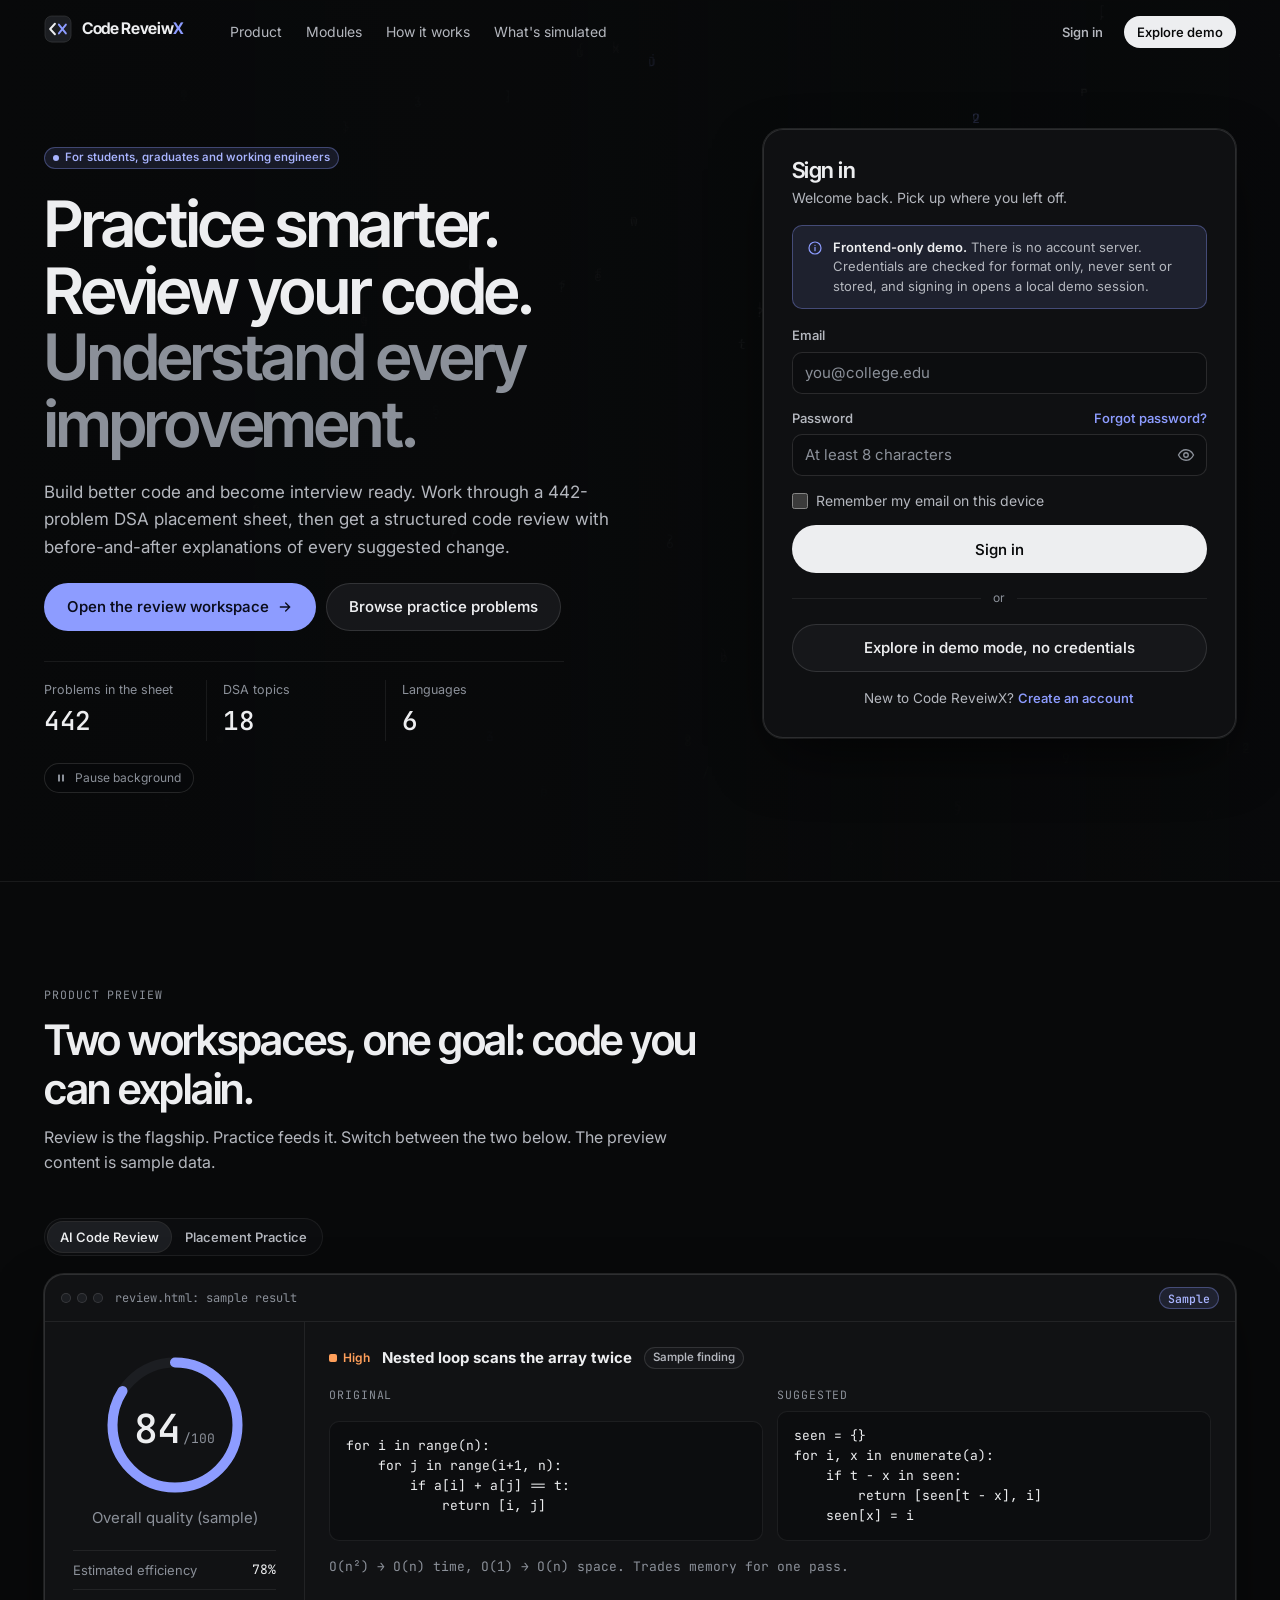
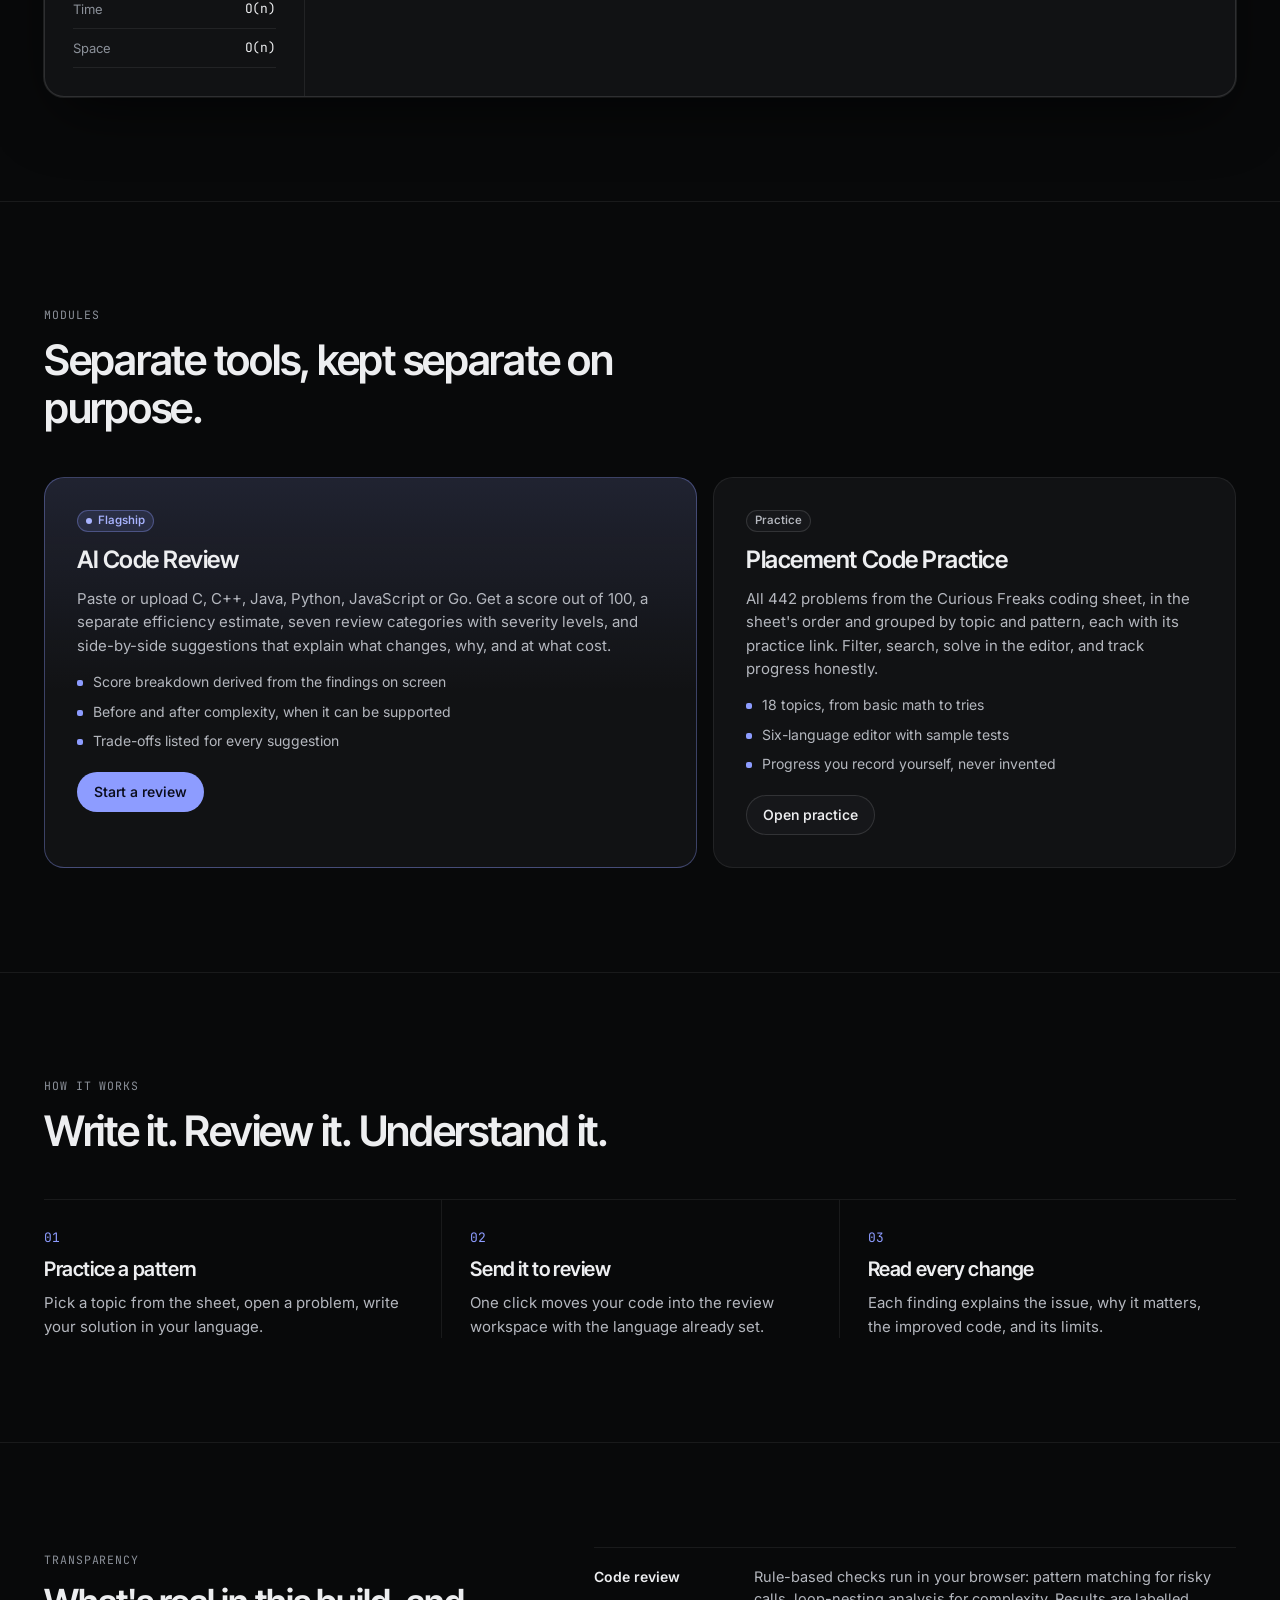
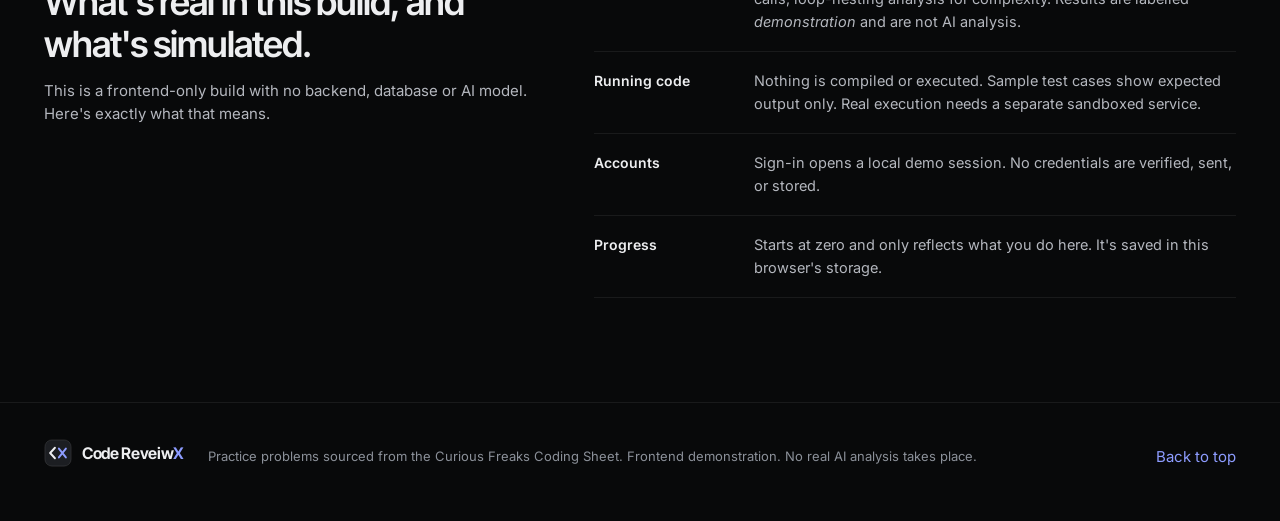
==== problem.html @ 237f10b3 "CodeReviewX: frontend, Java backend, AST review engine and code execution - Existing static frontend" ====
<!doctype html>
<html lang="en">
<head>
<meta charset="utf-8">
<meta name="viewport" content="width=device-width, initial-scale=1">
<title>Problem · Code ReveiwX</title>
<meta name="theme-color" content="#08090a">
<link rel="preconnect" href="https://fonts.googleapis.com">
<link rel="preconnect" href="https://fonts.gstatic.com" crossorigin>
<link href="https://fonts.googleapis.com/css2?family=Inter:wght@400;500;600;700&family=Inter+Tight:wght@500;600;700&family=JetBrains+Mono:wght@400;500;600&display=swap" rel="stylesheet">
<link rel="stylesheet" href="css/styles.css">
<link rel="stylesheet" href="css/placement.css">
</head>
<body>
<a class="skip-link" href="#main">Skip to content</a>
<div class="app">
  <div class="main">
    <header class="topbar"></header>
    <main class="page" id="main">
      <div class="pb-head" id="pbHead"></div>
      <div class="pb-grid" id="pbGrid"></div>
    </main>
  </div>
</div>
<script src="data/problems.js"></script>
<script src="data/problem-details.js"></script>
<script src="js/main.js"></script>
<script src="js/api-client.js"></script>
<script src="js/problem.js"></script>
</body>
</html>
---- css/styles.css ----
/* ==========================================================================
   Code ReveiwX — shared design system
   Dark-first (#08090A canvas, taken from the reference site's theme color),
   hairline borders, restrained shadows, one indigo accent.
   ========================================================================== */

:root {
  --bg: #08090a;
  --bg-2: #0c0d0f;
  --surface: #111214;
  --surface-2: #16171a;
  --surface-3: #1c1e22;
  --line: rgba(255, 255, 255, 0.07);
  --line-2: rgba(255, 255, 255, 0.12);
  --line-3: rgba(255, 255, 255, 0.2);
  --text: #edeef0;
  --text-2: #b4b7be;
  --text-3: #8b9099;
  --accent: #8d9cff;
  --accent-strong: #a9b4ff;
  --accent-ink: #0a0c1c;
  --accent-soft: rgba(141, 156, 255, 0.12);
  --accent-line: rgba(141, 156, 255, 0.35);
  --good: #6fd3a0;
  --good-soft: rgba(111, 211, 160, 0.12);

  /* severity — differ in lightness, not hue alone */
  --sev-critical: #ff6b6b;
  --sev-high: #ff9f5a;
  --sev-medium: #f2d16b;
  --sev-low: #82b5ff;
  --sev-info: #a3a7b0;

  --font-display: "Inter Tight", "Inter", system-ui, sans-serif;
  --font-sans: "Inter", system-ui, -apple-system, "Segoe UI", sans-serif;
  --font-mono: "JetBrains Mono", ui-monospace, "SFMono-Regular", Menlo, Consolas, monospace;

  --r-sm: 6px;
  --r: 10px;
  --r-lg: 14px;
  --r-xl: 20px;
  --r-pill: 999px;

  --shadow: 0 1px 0 rgba(255, 255, 255, 0.04) inset, 0 12px 32px -12px rgba(0, 0, 0, 0.6);
  --shadow-pop: 0 24px 64px -16px rgba(0, 0, 0, 0.7), 0 0 0 1px var(--line-2);

  --ease-out: cubic-bezier(0.23, 1, 0.32, 1);
  --ease-in-out: cubic-bezier(0.77, 0, 0.175, 1);

  --sidebar-w: 248px;
  --topbar-h: 60px;
  color-scheme: dark;
}

:root[data-theme="light"] {
  --bg: #f7f7f5;
  --bg-2: #f0f0ed;
  --surface: #ffffff;
  --surface-2: #f6f6f4;
  --surface-3: #ececea;
  --line: rgba(10, 12, 20, 0.08);
  --line-2: rgba(10, 12, 20, 0.13);
  --line-3: rgba(10, 12, 20, 0.22);
  --text: #121317;
  --text-2: #42454d;
  --text-3: #5f636c;
  --accent: #4353d6;
  --accent-strong: #3341b8;
  --accent-ink: #ffffff;
  --accent-soft: rgba(67, 83, 214, 0.09);
  --accent-line: rgba(67, 83, 214, 0.35);
  --good: #18794e;
  --good-soft: rgba(24, 121, 78, 0.1);
  --sev-critical: #c62828;
  --sev-high: #b45309;
  --sev-medium: #8a6d00;
  --sev-low: #1d5fc4;
  --sev-info: #5f636c;
  --shadow: 0 1px 2px rgba(10, 12, 20, 0.05), 0 8px 24px -12px rgba(10, 12, 20, 0.12);
  --shadow-pop: 0 24px 64px -16px rgba(10, 12, 20, 0.25), 0 0 0 1px var(--line-2);
  color-scheme: light;
}

*, *::before, *::after { box-sizing: border-box; }
html { -webkit-text-size-adjust: 100%; }
body {
  margin: 0;
  background: var(--bg);
  color: var(--text);
  font-family: var(--font-sans);
  font-size: 15px;
  line-height: 1.55;
  -webkit-font-smoothing: antialiased;
  -moz-osx-font-smoothing: grayscale;
}
img, svg, video { display: block; max-width: 100%; }
a { color: var(--accent); text-decoration: none; }
a:hover { color: var(--accent-strong); }
button, input, select, textarea { font: inherit; color: inherit; }
h1, h2, h3, h4 { font-family: var(--font-display); margin: 0; letter-spacing: -0.02em; line-height: 1.15; font-weight: 600; }
p { margin: 0; }
code, kbd, pre, .mono { font-family: var(--font-mono); }
.num { font-family: var(--font-mono); font-variant-numeric: tabular-nums; letter-spacing: -0.01em; }
::selection { background: var(--accent-soft); color: var(--text); }

:focus-visible { outline: 2px solid var(--accent); outline-offset: 2px; border-radius: 4px; }
[hidden] { display: none !important; }
.sr-only { position: absolute; width: 1px; height: 1px; padding: 0; margin: -1px; overflow: hidden; clip: rect(0 0 0 0); white-space: nowrap; border: 0; }
.skip-link { position: absolute; left: 12px; top: -48px; z-index: 100; background: var(--accent); color: var(--accent-ink); padding: 8px 14px; border-radius: var(--r); font-weight: 600; }
.skip-link:focus { top: 12px; color: var(--accent-ink); }

/* ---------- Brand ---------- */
.brand { display: inline-flex; align-items: center; gap: 10px; color: var(--text); font-family: var(--font-display); font-weight: 650; font-size: 16px; letter-spacing: -0.02em; }
.brand:hover { color: var(--text); }
.brand-mark { width: 28px; height: 28px; flex: none; }
.brand-x { color: var(--accent); }

/* ---------- Buttons ---------- */
.btn {
  --h: 40px;
  display: inline-flex; align-items: center; justify-content: center; gap: 8px;
  height: var(--h); padding: 0 16px; border-radius: var(--r-pill);
  border: 1px solid var(--line-2); background: var(--surface-2); color: var(--text);
  font-size: 14px; font-weight: 550; white-space: nowrap; cursor: pointer; text-decoration: none;
  transition: background-color 160ms ease, border-color 160ms ease, color 160ms ease, transform 120ms var(--ease-out);
}
.btn:hover { background: var(--surface-3); border-color: var(--line-3); color: var(--text); }
.btn:active { transform: scale(0.97); }
.btn:disabled, .btn[aria-disabled="true"] { opacity: 0.5; cursor: not-allowed; transform: none; }
.btn-primary { background: var(--text); color: var(--bg); border-color: transparent; }
.btn-primary:hover { background: color-mix(in srgb, var(--text) 86%, var(--bg)); color: var(--bg); border-color: transparent; }
.btn-accent { background: var(--accent); color: var(--accent-ink); border-color: transparent; }
.btn-accent:hover { background: var(--accent-strong); color: var(--accent-ink); border-color: transparent; }
.btn-ghost { background: transparent; border-color: transparent; color: var(--text-2); }
.btn-ghost:hover { background: var(--surface-2); color: var(--text); border-color: transparent; }
.btn-sm { --h: 32px; padding: 0 12px; font-size: 13px; }
.btn-lg { --h: 48px; padding: 0 22px; font-size: 15px; }
.btn-icon { width: var(--h); padding: 0; }
.btn svg { width: 16px; height: 16px; flex: none; }

/* ---------- Form controls ---------- */
.field { display: grid; gap: 6px; }
.label { font-size: 13px; font-weight: 550; color: var(--text-2); }
.input, .select {
  height: 42px; width: 100%; padding: 0 12px; border-radius: var(--r);
  border: 1px solid var(--line-2); background: var(--bg-2); color: var(--text);
  transition: border-color 160ms ease, box-shadow 160ms ease;
}
.input::placeholder { color: var(--text-3); }
.input:hover, .select:hover { border-color: var(--line-3); }
.input:focus, .select:focus { outline: none; border-color: var(--accent); box-shadow: 0 0 0 3px var(--accent-soft); }
.input[aria-invalid="true"] { border-color: var(--sev-critical); }
.select { appearance: none; padding-right: 34px; cursor: pointer;
  background-image: url("data:image/svg+xml,%3Csvg xmlns='http://www.w3.org/2000/svg' width='12' height='12' viewBox='0 0 24 24' fill='none' stroke='%238b9099' stroke-width='2.5' stroke-linecap='round'%3E%3Cpath d='m6 9 6 6 6-6'/%3E%3C/svg%3E");
  background-repeat: no-repeat; background-position: right 12px center; }
.select-sm { height: 32px; font-size: 13px; border-radius: var(--r-pill); padding: 0 30px 0 12px; }
.field-error { color: var(--sev-critical); font-size: 13px; min-height: 0; }
.field-error:empty { display: none; }
.check { display: inline-flex; align-items: center; gap: 8px; font-size: 14px; color: var(--text-2); cursor: pointer; }
.check input { width: 16px; height: 16px; accent-color: var(--accent); margin: 0; }

/* ---------- Surfaces ---------- */
.card { min-width: 0; background: var(--surface); border: 1px solid var(--line); border-radius: var(--r-lg); box-shadow: var(--shadow); }
.card-pad { padding: 22px; }
.card-head { display: flex; align-items: center; justify-content: space-between; gap: 12px; padding: 16px 20px; border-bottom: 1px solid var(--line); }
.card-title { font-family: var(--font-sans); font-size: 14px; font-weight: 600; letter-spacing: -0.005em; }
.card-sub { font-size: 13px; color: var(--text-3); }
.eyebrow { font-family: var(--font-mono); font-size: 11.5px; letter-spacing: 0.08em; text-transform: uppercase; color: var(--text-3); }
.muted { color: var(--text-2); }
.faint { color: var(--text-3); }
.divider { height: 1px; background: var(--line); border: 0; margin: 0; }

/* ---------- Badges / chips ---------- */
.badge {
  display: inline-flex; align-items: center; gap: 6px; height: 22px; padding: 0 8px;
  border-radius: var(--r-pill); border: 1px solid var(--line-2); background: var(--surface-2);
  font-size: 11.5px; font-weight: 550; color: var(--text-2); white-space: nowrap;
}
.badge-demo { border-color: var(--accent-line); background: var(--accent-soft); color: var(--accent-strong); }
:root[data-theme="light"] .badge-demo { color: var(--accent); }
.badge-good { border-color: color-mix(in srgb, var(--good) 40%, transparent); background: var(--good-soft); color: var(--good); }
.dot { width: 6px; height: 6px; border-radius: 50%; background: currentColor; flex: none; }
.diff-easy { color: var(--good); }
.diff-medium { color: var(--sev-medium); }
.diff-hard { color: var(--sev-critical); }

.sev { display: inline-flex; align-items: center; gap: 6px; font-size: 12px; font-weight: 600; }
.sev::before { content: ""; width: 8px; height: 8px; border-radius: 2px; background: currentColor; }
.sev-critical { color: var(--sev-critical); }
.sev-high { color: var(--sev-high); }
.sev-medium { color: var(--sev-medium); }
.sev-low { color: var(--sev-low); }
.sev-info { color: var(--sev-info); }

/* ---------- Notice (honesty labels) ---------- */
.notice {
  display: flex; gap: 10px; align-items: flex-start; padding: 12px 14px; border-radius: var(--r);
  border: 1px solid var(--accent-line); background: var(--accent-soft); color: var(--text-2); font-size: 13px; line-height: 1.5;
}
.notice svg { width: 16px; height: 16px; flex: none; margin-top: 2px; color: var(--accent); }
.notice strong { color: var(--text); font-weight: 600; }

/* ---------- Progress ---------- */
.bar { height: 6px; border-radius: var(--r-pill); background: var(--surface-3); overflow: hidden; }
.bar > span { display: block; height: 100%; width: 100%; border-radius: inherit; background: var(--accent); transform-origin: left; transform: scaleX(var(--v, 0)); transition: transform 600ms var(--ease-out); }

/* ---------- App shell ---------- */
.app { display: grid; grid-template-columns: var(--sidebar-w) minmax(0, 1fr); min-height: 100vh; }
.sidebar {
  position: sticky; top: 0; height: 100vh; display: flex; flex-direction: column; gap: 4px;
  padding: 16px 12px; border-right: 1px solid var(--line); background: var(--bg-2); z-index: 40;
}
.sidebar .brand { padding: 6px 10px 18px; }
.nav-group-label { padding: 14px 10px 6px; }
.nav-link {
  display: flex; align-items: center; gap: 10px; height: 38px; padding: 0 10px; border-radius: var(--r);
  color: var(--text-2); font-size: 14px; font-weight: 500;
  transition: background-color 140ms ease, color 140ms ease;
}
.nav-link svg { width: 17px; height: 17px; flex: none; opacity: 0.85; }
.nav-link:hover { background: var(--surface-2); color: var(--text); }
.nav-link[aria-current="page"] { background: var(--surface-2); color: var(--text); box-shadow: inset 0 0 0 1px var(--line-2); }
.nav-link .nav-tag { margin-left: auto; font-size: 10.5px; font-family: var(--font-mono); color: var(--accent); letter-spacing: 0.04em; }
.nav-link.flagship { color: var(--text); }
.sidebar-foot { margin-top: auto; padding: 12px 10px 4px; border-top: 1px solid var(--line); display: grid; gap: 10px; }
.sidebar-foot p { font-size: 12.5px; color: var(--text-3); line-height: 1.45; }

.main { min-width: 0; display: flex; flex-direction: column; }
.topbar {
  position: sticky; top: 0; z-index: 30; height: var(--topbar-h); display: flex; align-items: center; gap: 12px;
  padding: 0 28px; border-bottom: 1px solid var(--line);
  background: color-mix(in srgb, var(--bg) 82%, transparent); backdrop-filter: saturate(140%) blur(12px);
}
.topbar-title { font-family: var(--font-sans); font-size: 15px; font-weight: 600; letter-spacing: -0.01em; }
.topbar-crumb { color: var(--text-3); font-size: 14px; }
.topbar-actions { margin-left: auto; display: flex; align-items: center; gap: 8px; }
.menu-btn { display: none; }
.page { width: 100%; max-width: 1320px; margin: 0 auto; padding: 28px; display: grid; gap: 20px; align-content: start; }
.page > * { min-width: 0; }
.page-head { display: flex; align-items: flex-end; justify-content: space-between; gap: 16px; flex-wrap: wrap; padding-bottom: 4px; }
.page-head h1 { font-size: 26px; }
.page-head p { color: var(--text-2); margin-top: 6px; max-width: 64ch; }

.scrim { display: none; }

/* ---------- Empty state ---------- */
.empty { display: grid; justify-items: center; text-align: center; gap: 10px; padding: 40px 20px; color: var(--text-2); }
.empty-icon { width: 44px; height: 44px; border-radius: 12px; display: grid; place-items: center; border: 1px solid var(--line-2); background: var(--surface-2); color: var(--text-3); }
.empty-icon svg { width: 20px; height: 20px; }
.empty h3 { font-size: 16px; color: var(--text); font-family: var(--font-sans); }
.empty p { max-width: 44ch; font-size: 14px; }

/* ---------- Tables ---------- */
.table-wrap { overflow-x: auto; position: relative; }
.table { width: 100%; border-collapse: collapse; font-size: 14px; }
.table th { text-align: left; font-weight: 550; font-size: 12px; color: var(--text-3); padding: 10px 16px; border-bottom: 1px solid var(--line); white-space: nowrap; }
.table td { padding: 12px 16px; border-bottom: 1px solid var(--line); vertical-align: middle; }
.table tbody tr { transition: background-color 120ms ease; }
.table tbody tr:hover { background: var(--surface-2); }
.table tbody tr:last-child td { border-bottom: 0; }

/* ---------- Segmented / tabs ---------- */
.seg { display: inline-flex; padding: 3px; gap: 2px; border-radius: var(--r-pill); background: var(--bg-2); border: 1px solid var(--line); }
.seg button { height: 30px; padding: 0 12px; border-radius: var(--r-pill); border: 0; background: transparent; color: var(--text-2); font-size: 13px; font-weight: 550; cursor: pointer; transition: background-color 160ms ease, color 160ms ease; }
.seg button:hover { color: var(--text); }
.seg button[aria-selected="true"], .seg button[aria-pressed="true"] { background: var(--surface-3); color: var(--text); box-shadow: 0 0 0 1px var(--line-2); }

.tabs { display: flex; gap: 2px; border-bottom: 1px solid var(--line); padding: 0 12px; overflow-x: auto; }
.tabs button { position: relative; height: 42px; padding: 0 12px; border: 0; background: none; color: var(--text-3); font-size: 13.5px; font-weight: 550; cursor: pointer; white-space: nowrap; }
.tabs button:hover { color: var(--text); }
.tabs button[aria-selected="true"] { color: var(--text); }
.tabs button[aria-selected="true"]::after { content: ""; position: absolute; left: 10px; right: 10px; bottom: -1px; height: 2px; background: var(--accent); border-radius: 2px; }

/* ---------- Code editor ---------- */
.editor {
  position: relative; display: grid; grid-template-columns: auto minmax(0, 1fr);
  background: var(--bg-2); border: 1px solid var(--line); border-radius: var(--r); overflow: hidden;
  font-family: var(--font-mono); font-size: 13.5px; line-height: 21px;
}
.editor:focus-within { border-color: var(--accent-line); box-shadow: 0 0 0 3px var(--accent-soft); }
.editor-gutter { padding: 14px 10px 14px 14px; text-align: right; color: var(--text-3); opacity: 0.7; user-select: none; overflow: hidden; border-right: 1px solid var(--line); font-variant-numeric: tabular-nums; white-space: pre; }
.editor textarea {
  display: block; width: 100%; min-height: 100%; border: 0; outline: 0; resize: none; padding: 14px 16px;
  background: transparent; color: var(--text); font: inherit; line-height: inherit; tab-size: 4;
  white-space: pre; overflow: auto; caret-color: var(--accent);
}
.editor textarea::placeholder { color: var(--text-3); }

pre.code {
  margin: 0; padding: 14px 16px; background: var(--bg-2); border: 1px solid var(--line); border-radius: var(--r);
  font-size: 13px; line-height: 20px; overflow-x: auto; color: var(--text); tab-size: 4;
}
pre.code .ln { display: inline-block; width: 2.6em; margin-left: -4px; color: var(--text-3); opacity: 0.65; user-select: none; }
pre.code .hl { display: inline-block; min-width: 100%; background: var(--accent-soft); }
.tok-k { color: #c9a7ff; } .tok-s { color: #9fdcae; } .tok-c { color: var(--text-3); font-style: italic; } .tok-n { color: #f5c78a; }
:root[data-theme="light"] .tok-k { color: #7a3fd0; } :root[data-theme="light"] .tok-s { color: #1f7a3c; } :root[data-theme="light"] .tok-n { color: #a35a00; }

/* ---------- Toast ---------- */
.toast-region { position: fixed; bottom: 20px; right: 20px; z-index: 200; display: grid; gap: 8px; pointer-events: none; }
.toast {
  pointer-events: auto; display: flex; align-items: center; gap: 10px; min-width: 240px; max-width: 380px; padding: 12px 14px;
  background: var(--surface-3); color: var(--text); border-radius: var(--r); box-shadow: var(--shadow-pop); font-size: 13.5px;
  transform: translateY(0); opacity: 1;
  transition: transform 220ms var(--ease-out), opacity 220ms var(--ease-out);
}
.toast.is-entering, .toast.is-leaving { transform: translateY(12px); opacity: 0; }
.toast svg { width: 16px; height: 16px; color: var(--accent); flex: none; }

/* ---------- Dialog ---------- */
dialog.modal {
  width: min(460px, calc(100vw - 32px)); padding: 0; border: 0; border-radius: var(--r-lg);
  background: var(--surface); color: var(--text); box-shadow: var(--shadow-pop);
  opacity: 1; transform: scale(1);
  transition: opacity 200ms var(--ease-out), transform 200ms var(--ease-out), overlay 200ms allow-discrete, display 200ms allow-discrete;
}
@starting-style { dialog.modal[open] { opacity: 0; transform: scale(0.96); } }
dialog.modal::backdrop { background: rgba(0, 0, 0, 0.55); backdrop-filter: blur(2px); }
.modal-body { padding: 22px; display: grid; gap: 12px; }
.modal-body h2 { font-size: 18px; }
.modal-body p { color: var(--text-2); font-size: 14px; }
.modal-actions { display: flex; justify-content: flex-end; gap: 8px; padding: 14px 22px; border-top: 1px solid var(--line); }

/* ---------- Tooltip ---------- */
.tip { position: relative; display: inline-flex; }
.tip-btn { width: 20px; height: 20px; border-radius: 50%; border: 1px solid var(--line-2); background: transparent; color: var(--text-3); font-size: 11px; font-weight: 700; cursor: help; display: grid; place-items: center; padding: 0; }
.tip-body {
  position: absolute; z-index: 50; bottom: calc(100% + 8px); left: 50%; width: min(260px, 64vw); padding: 10px 12px; border-radius: var(--r);
  background: var(--surface-3); box-shadow: var(--shadow-pop); color: var(--text-2); font-size: 12.5px; line-height: 1.5; font-weight: 400;
  opacity: 0; transform: translate(-50%, 4px); pointer-events: none; transform-origin: bottom center;
  transition: opacity 150ms var(--ease-out), transform 150ms var(--ease-out);
}
.tip:hover .tip-body, .tip:focus-within .tip-body { opacity: 1; transform: translate(-50%, 0); }

/* ---------- Reveal ---------- */
.reveal { opacity: 0; transform: translateY(8px); animation: reveal 420ms var(--ease-out) forwards; animation-delay: calc(var(--i, 0) * 50ms); }
@keyframes reveal { to { opacity: 1; transform: none; } }

/* ---------- Responsive shell ---------- */
@media (max-width: 960px) {
  .app { grid-template-columns: minmax(0, 1fr); }
  .sidebar {
    position: fixed; inset: 0 auto 0 0; width: min(280px, 84vw); transform: translateX(-100%);
    transition: transform 260ms var(--ease-out); box-shadow: var(--shadow-pop);
  }
  .app.nav-open .sidebar { transform: none; }
  .app.nav-open .scrim { display: block; position: fixed; inset: 0; background: rgba(0, 0, 0, 0.5); z-index: 35; }
  .menu-btn { display: inline-flex; }
  .topbar { padding: 0 16px; }
  .page { padding: 20px 16px; }
}
@media (max-width: 560px) {
  .topbar-actions .hide-sm { display: none; }
  .page-head h1 { font-size: 22px; }
  .card-pad { padding: 18px; }
}

@media (prefers-reduced-motion: reduce) {
  *, *::before, *::after { scroll-behavior: auto !important; }
  .reveal { animation: fade 200ms ease forwards; transform: none; }
  .bar > span, .sidebar, .toast, dialog.modal { transition-property: opacity, background-color, color; }
  .btn:active { transform: none; }
}
@keyframes fade { from { opacity: 0; } to { opacity: 1; } }
---- css/placement.css ----
/* Code ReveiwX — placement practice + problem page */
.pl-top { display: grid; grid-template-columns: minmax(0, 1fr) 320px; gap: 20px; align-items: start; }
.topics { display: grid; grid-template-columns: repeat(auto-fill, minmax(190px, 1fr)); gap: 10px; }
.topic {
  display: grid; gap: 8px; padding: 14px; border-radius: var(--r); border: 1px solid var(--line); background: var(--surface);
  text-align: left; cursor: pointer; color: var(--text); transition: border-color 150ms ease, background-color 150ms ease;
}
.topic:hover { border-color: var(--line-3); background: var(--surface-2); }
.topic[aria-pressed="true"] { border-color: var(--accent-line); background: var(--accent-soft); }
.topic-name { font-size: 14px; font-weight: 600; }
.topic-meta { display: flex; justify-content: space-between; font-size: 12px; color: var(--text-3); font-family: var(--font-mono); font-variant-numeric: tabular-nums; }

.pl-side { display: grid; gap: 20px; position: sticky; top: calc(var(--topbar-h) + 20px); }
.side-stats { display: grid; grid-template-columns: 1fr 1fr; }
.side-stats div { padding: 14px 18px; display: grid; gap: 2px; border-bottom: 1px solid var(--line); }
.side-stats div:nth-child(odd) { border-right: 1px solid var(--line); }
.side-stats dt { font-size: 12px; color: var(--text-3); }
.side-stats dd { margin: 0; font-family: var(--font-mono); font-variant-numeric: tabular-nums; font-size: 20px; }
.collections { display: grid; }
.collection { display: grid; grid-template-columns: 1fr auto; gap: 2px 10px; padding: 12px 18px; border-bottom: 1px solid var(--line); background: none; border-left: 0; border-right: 0; border-top: 0; text-align: left; cursor: pointer; color: var(--text); }
.collection:last-child { border-bottom: 0; }
.collection:hover { background: var(--surface-2); }
.collection[aria-pressed="true"] { background: var(--accent-soft); }
.collection b { font-size: 13.5px; font-weight: 550; }
.collection span { font-size: 12px; color: var(--text-3); grid-column: 1; }
.collection i { grid-row: 1 / span 2; grid-column: 2; align-self: center; font-style: normal; font-family: var(--font-mono); font-size: 12px; color: var(--text-3); }

.filters { display: flex; flex-wrap: wrap; gap: 10px; align-items: center; padding: 14px 16px; border-bottom: 1px solid var(--line); }
.search { position: relative; flex: 1 1 240px; }
.search svg { position: absolute; left: 12px; top: 50%; width: 16px; height: 16px; transform: translateY(-50%); color: var(--text-3); pointer-events: none; }
.search .input { padding-left: 36px; height: 36px; border-radius: var(--r-pill); }
.result-bar { display: flex; justify-content: space-between; align-items: center; gap: 10px; padding: 10px 16px; font-size: 12.5px; color: var(--text-3); border-bottom: 1px solid var(--line); flex-wrap: wrap; }
.pattern-row td { background: var(--bg-2); font-size: 12px; color: var(--text-3); padding: 8px 16px; font-family: var(--font-mono); letter-spacing: 0.02em; }
.p-title a { color: var(--text); font-weight: 500; }
.p-title a:hover { color: var(--accent); }
.p-note { display: block; font-size: 12px; color: var(--text-3); margin-top: 2px; max-width: 60ch; }
.status { display: inline-flex; align-items: center; gap: 6px; font-size: 12.5px; color: var(--text-3); white-space: nowrap; }
.status::before { content: ""; width: 8px; height: 8px; border-radius: 50%; border: 1.5px solid currentColor; }
.status.solved { color: var(--good); }
.status.solved::before { background: currentColor; }
.status.attempted { color: var(--sev-medium); }
.status.attempted::before { background: linear-gradient(90deg, currentColor 50%, transparent 50%); }
.row-actions { display: flex; gap: 6px; justify-content: flex-end; }
.col-id { width: 56px; font-family: var(--font-mono); font-variant-numeric: tabular-nums; color: var(--text-3); font-size: 13px; }
.more { display: flex; justify-content: center; padding: 16px; border-top: 1px solid var(--line); }

/* problem page */
.pb-head { display: flex; justify-content: space-between; gap: 16px; align-items: flex-start; flex-wrap: wrap; }
.pb-head h1 { font-size: 24px; }
.pb-meta { display: flex; gap: 8px; flex-wrap: wrap; align-items: center; margin-top: 10px; }
.pb-grid { display: grid; grid-template-columns: minmax(0, 1fr) minmax(0, 1.15fr); gap: 20px; align-items: start; }
.pb-left { min-width: 0; }
.pb-pane { padding: 20px; display: grid; gap: 18px; }
.pb-pane h3 { font-family: var(--font-sans); font-size: 12px; font-weight: 600; color: var(--text-3); letter-spacing: 0.04em; text-transform: uppercase; margin-bottom: 6px; }
.pb-pane p, .pb-pane li { font-size: 14.5px; color: var(--text-2); }
.pb-pane ul { margin: 0; padding-left: 18px; display: grid; gap: 4px; }
.example { border: 1px solid var(--line); border-radius: var(--r); background: var(--bg-2); padding: 12px 14px; font-family: var(--font-mono); font-size: 13px; display: grid; gap: 4px; }
.example b { color: var(--text-3); font-weight: 500; }
.tip-box { border-left: 2px solid var(--accent); padding: 4px 0 4px 14px; }
.cases { display: grid; gap: 8px; }
.case { display: grid; grid-template-columns: auto 1fr auto; gap: 12px; align-items: center; padding: 10px 14px; border: 1px solid var(--line); border-radius: var(--r); background: var(--bg-2); font-family: var(--font-mono); font-size: 12.5px; cursor: pointer; text-align: left; color: var(--text); }
.case:hover { border-color: var(--line-3); }
.case[aria-pressed="true"] { border-color: var(--accent-line); background: var(--accent-soft); }
.case input { accent-color: var(--accent); margin: 0; }
.case small { color: var(--text-3); }
.pb-editor { display: flex; flex-direction: column; min-width: 0; position: sticky; top: calc(var(--topbar-h) + 20px); }
.pb-editor .editor { height: 380px; border-radius: 0; border-left: 0; border-right: 0; }
.pb-actions { display: flex; gap: 8px; flex-wrap: wrap; padding: 12px 14px; border-top: 1px solid var(--line); align-items: center; }
.pb-actions .grow { flex: 1; }
.output { border-top: 1px solid var(--line); padding: 14px; display: grid; gap: 10px; font-size: 13px; min-height: 120px; }
.output pre { margin: 0; font-family: var(--font-mono); font-size: 12.5px; white-space: pre-wrap; color: var(--text-2); }
.out-row { display: grid; grid-template-columns: 70px 1fr; gap: 8px; font-family: var(--font-mono); font-size: 12.5px; }
.out-row b { color: var(--text-3); font-weight: 500; }
details.sol summary { cursor: pointer; font-weight: 600; font-size: 14px; list-style: none; display: flex; align-items: center; gap: 8px; }
details.sol summary::-webkit-details-marker { display: none; }
details.sol summary svg { width: 16px; height: 16px; transition: transform 200ms var(--ease-out); }
details.sol[open] summary svg { transform: rotate(90deg); }
details.sol > div { margin-top: 14px; display: grid; gap: 14px; }

@media (max-width: 1100px) {
  .pl-top, .pb-grid { grid-template-columns: 1fr; }
  .pl-side, .pb-editor { position: static; }
  .pl-side { grid-template-columns: 1fr 1fr; }
}
@media (max-width: 720px) {
  .pl-side { grid-template-columns: 1fr; }
  .topics { grid-template-columns: 1fr 1fr; }
  .hide-md { display: none; }
  .pb-editor .editor { height: 300px; }
}
@media (max-width: 420px) { .topics { grid-template-columns: 1fr; } }
.skel { height: 12px; border-radius: 6px; background: linear-gradient(90deg, var(--surface-2), var(--surface-3), var(--surface-2)); background-size: 200% 100%; animation: shimmer 1.2s linear infinite; }
@keyframes shimmer { to { background-position: -200% 0; } }
@media (prefers-reduced-motion: reduce) { .skel { animation: none; } }
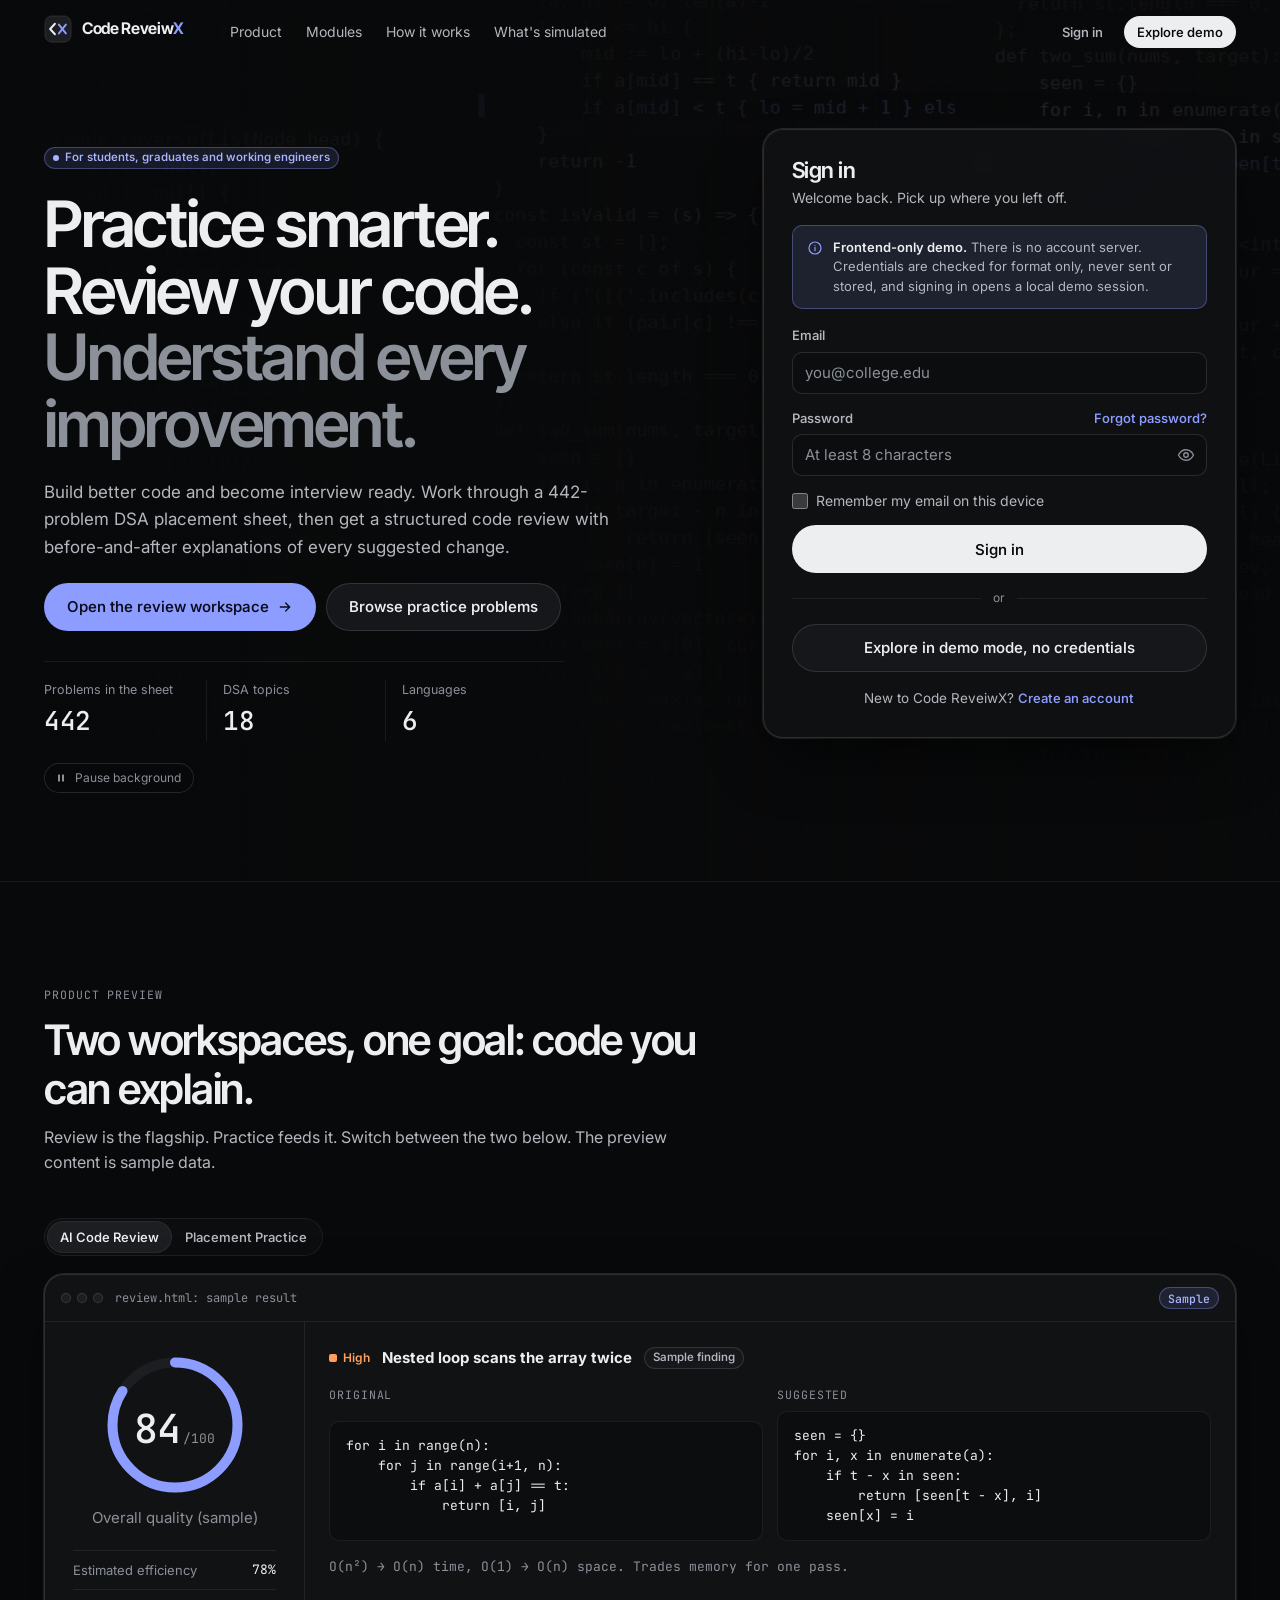
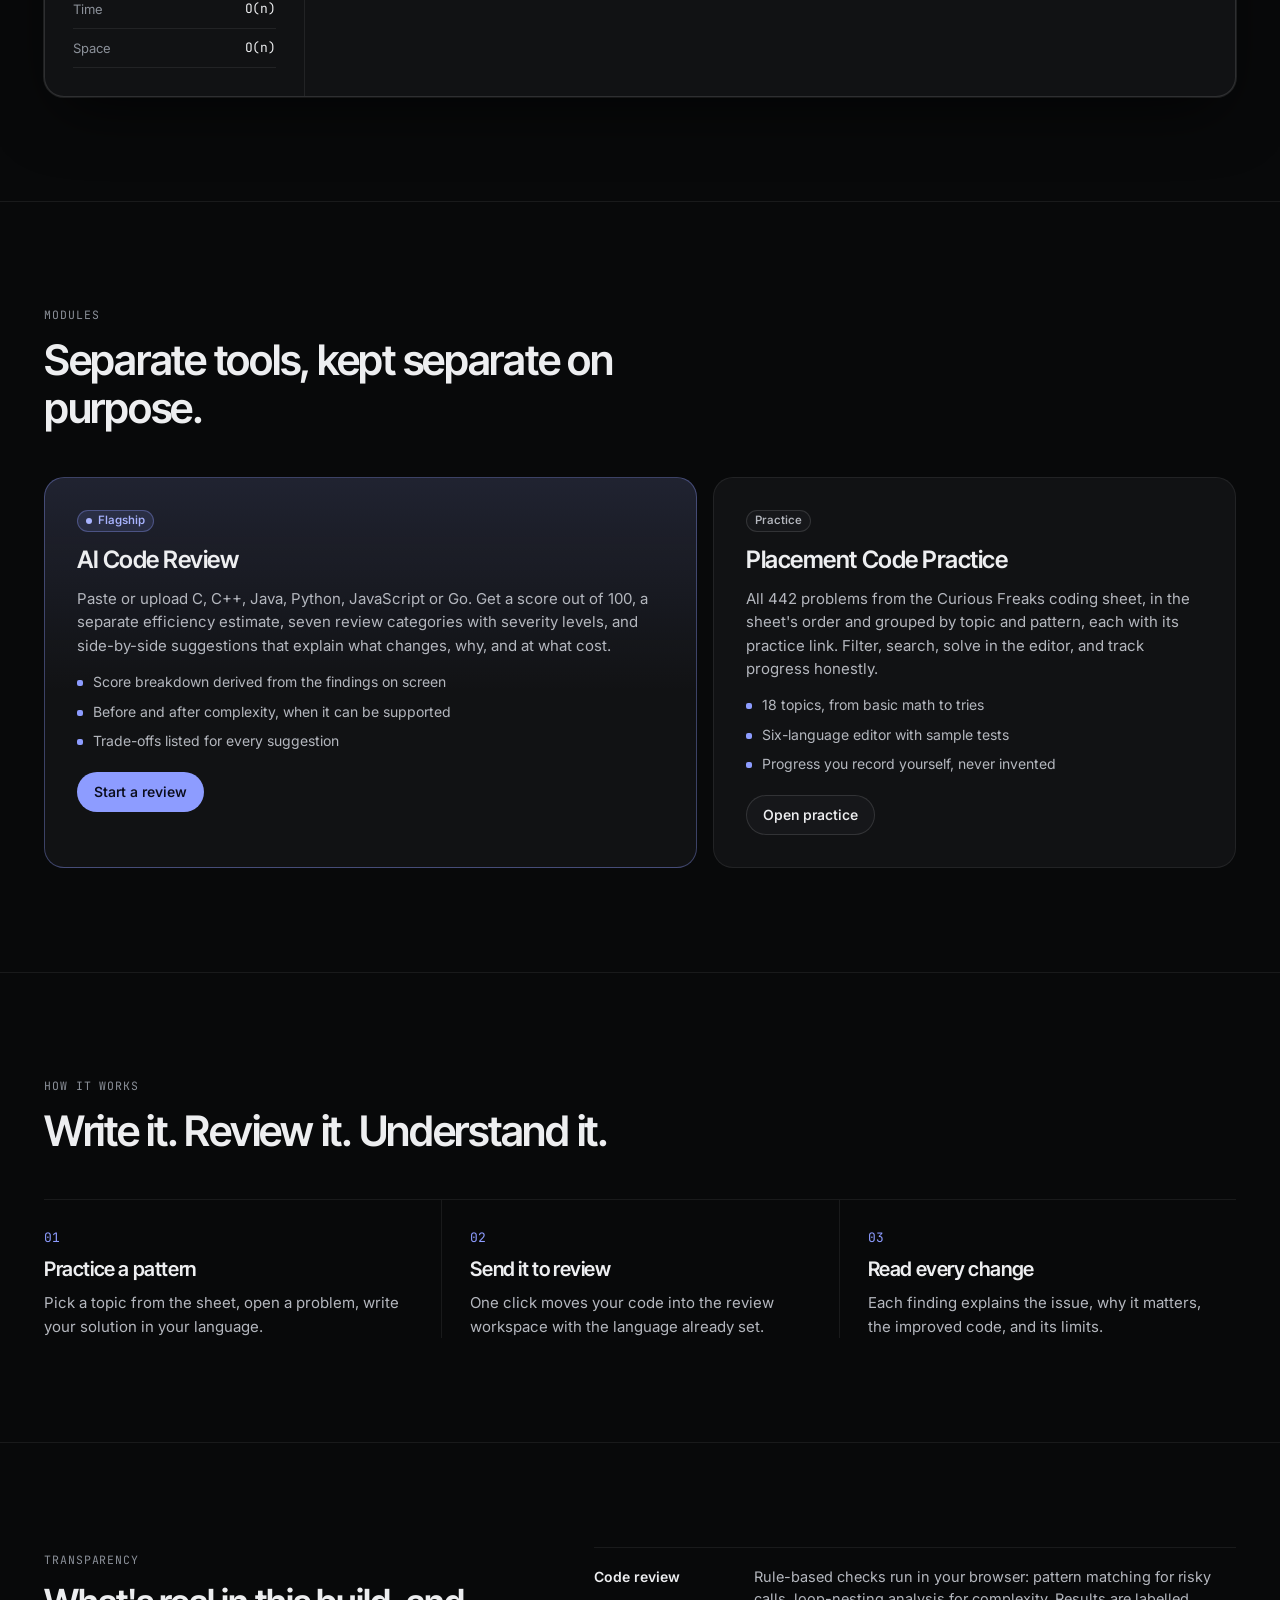
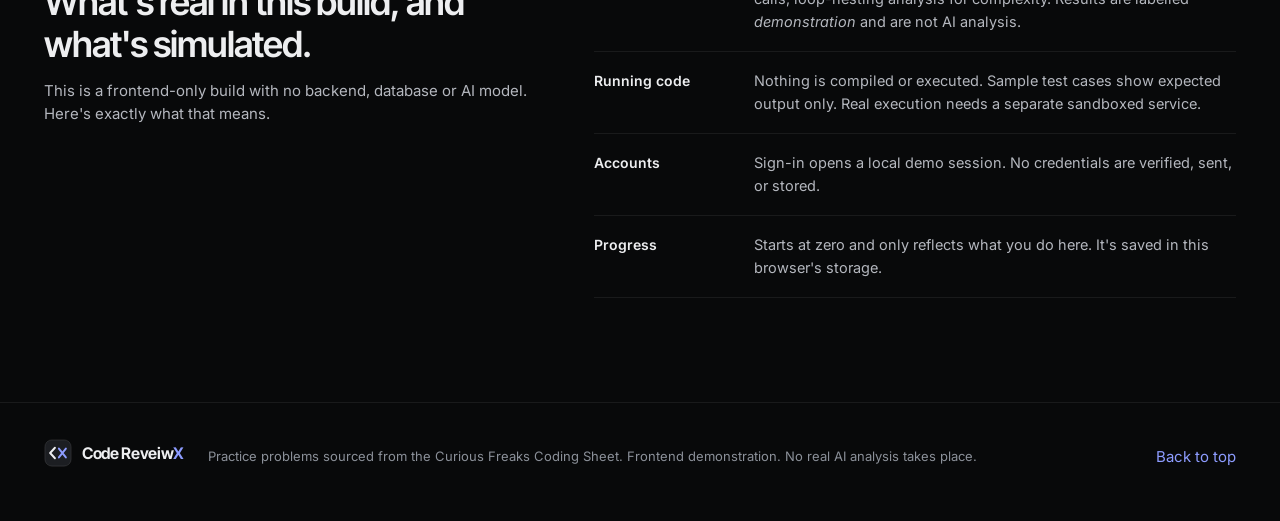
==== commit b588f881: "Generate starter code that matches each problem's tests The starter always declared an int array, so" ====
--- a/problem.html
+++ b/problem.html
@@ -26,6 +26,7 @@
 <script src="data/problem-details.js"></script>
 <script src="js/main.js"></script>
 <script src="js/api-client.js"></script>
+<script src="js/starters.js"></script>
 <script src="js/problem.js"></script>
 </body>
 </html>
